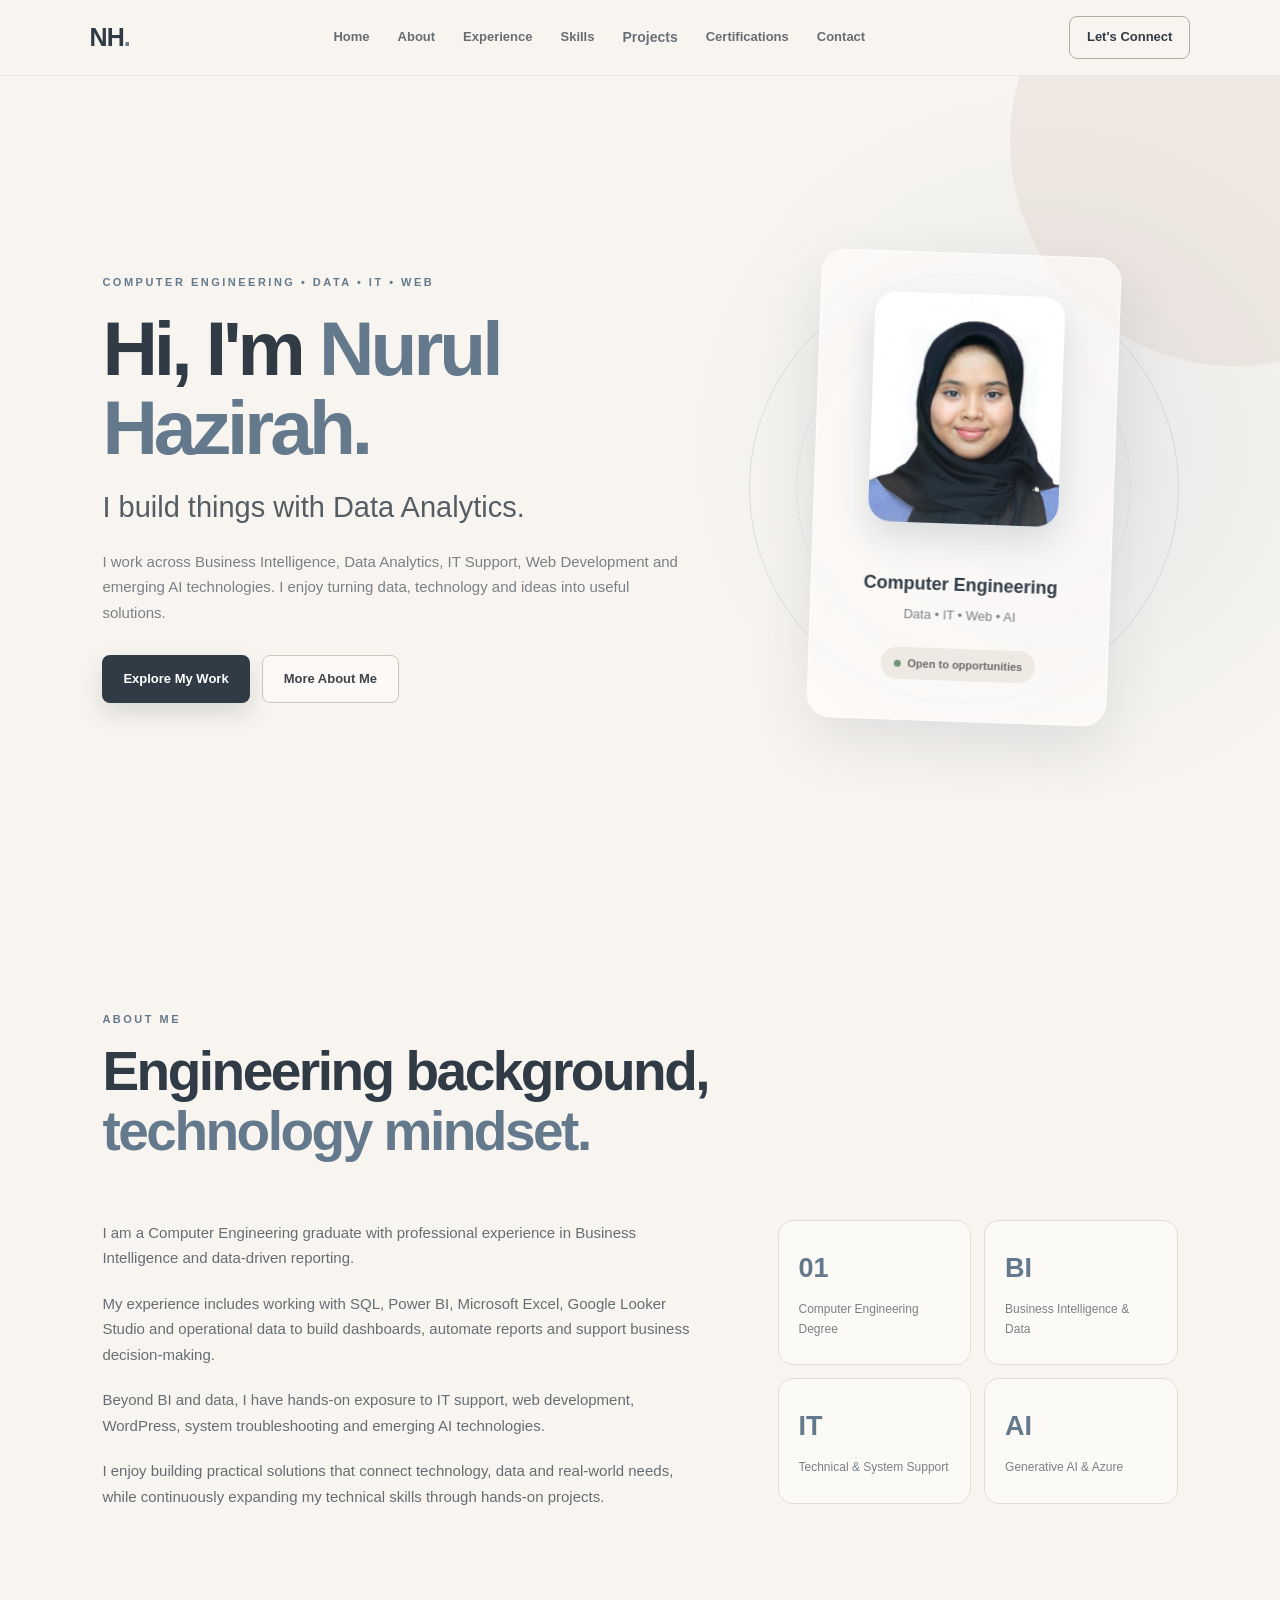
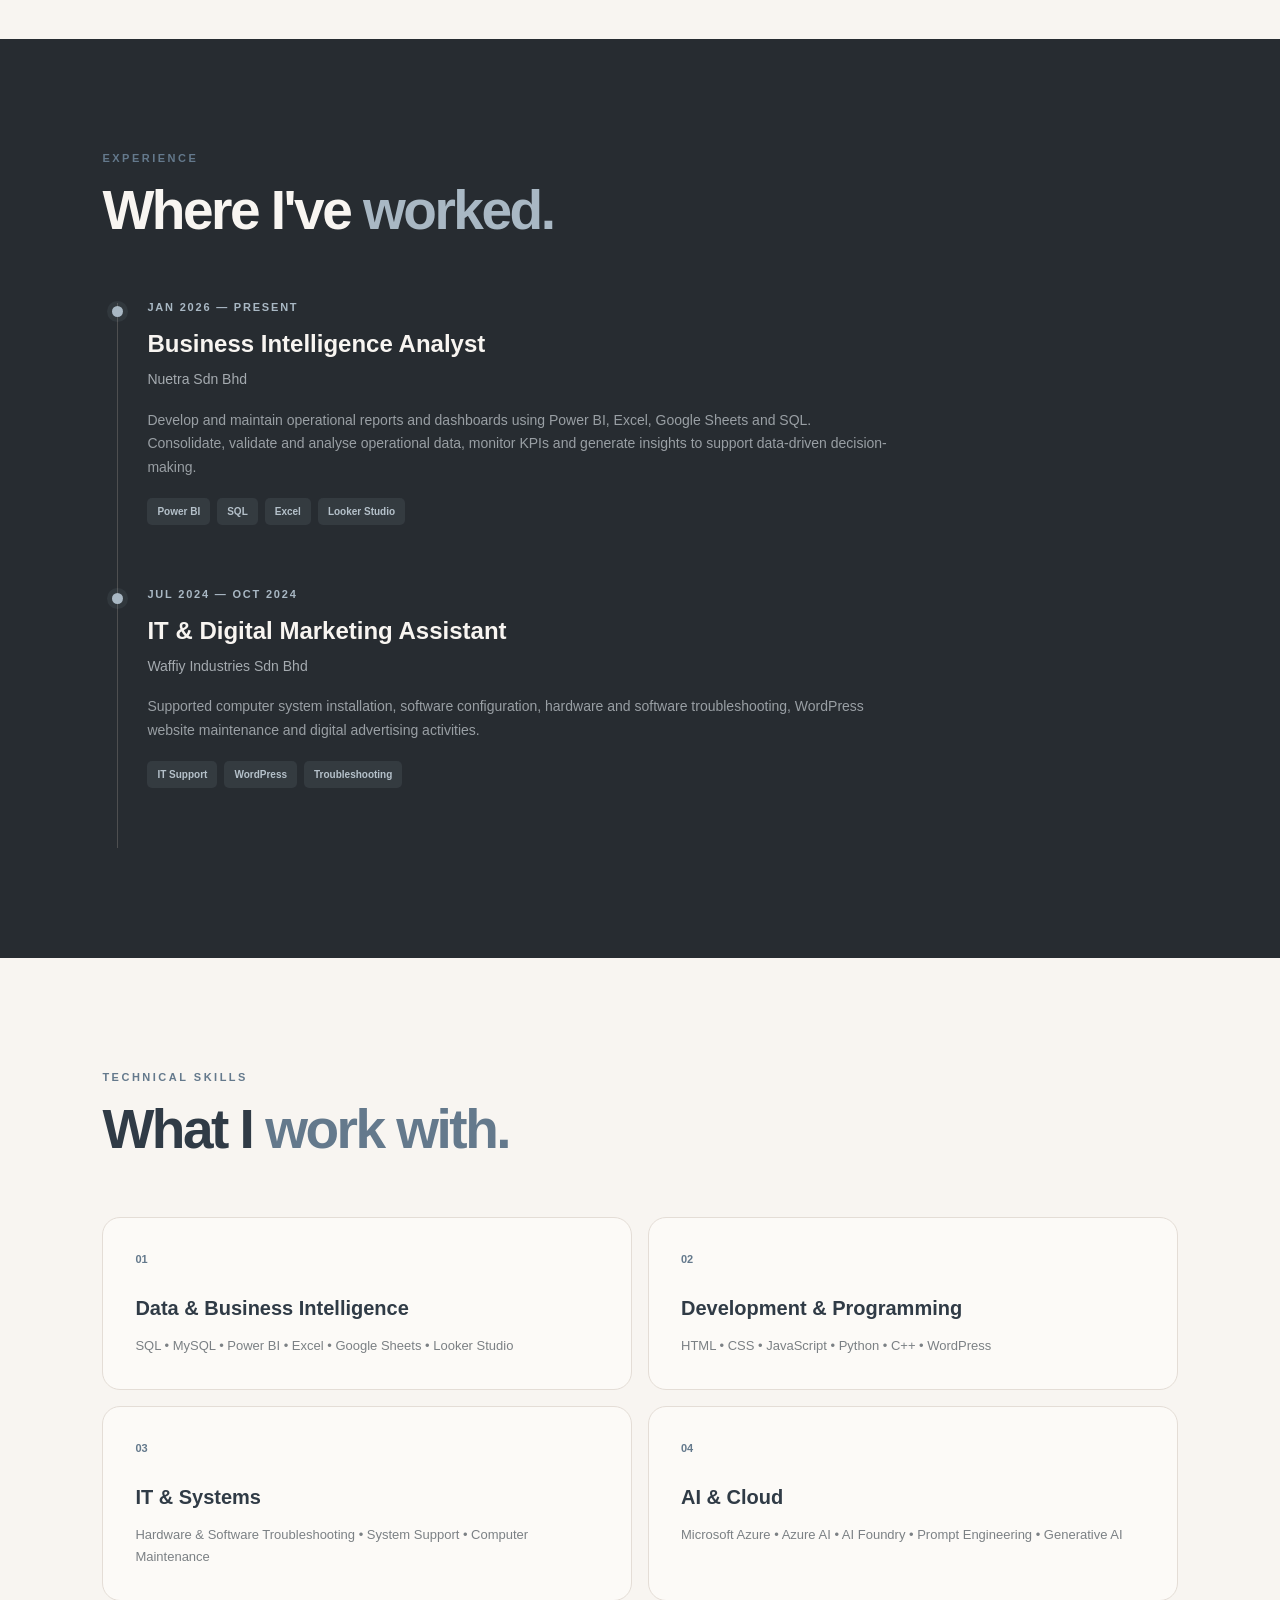
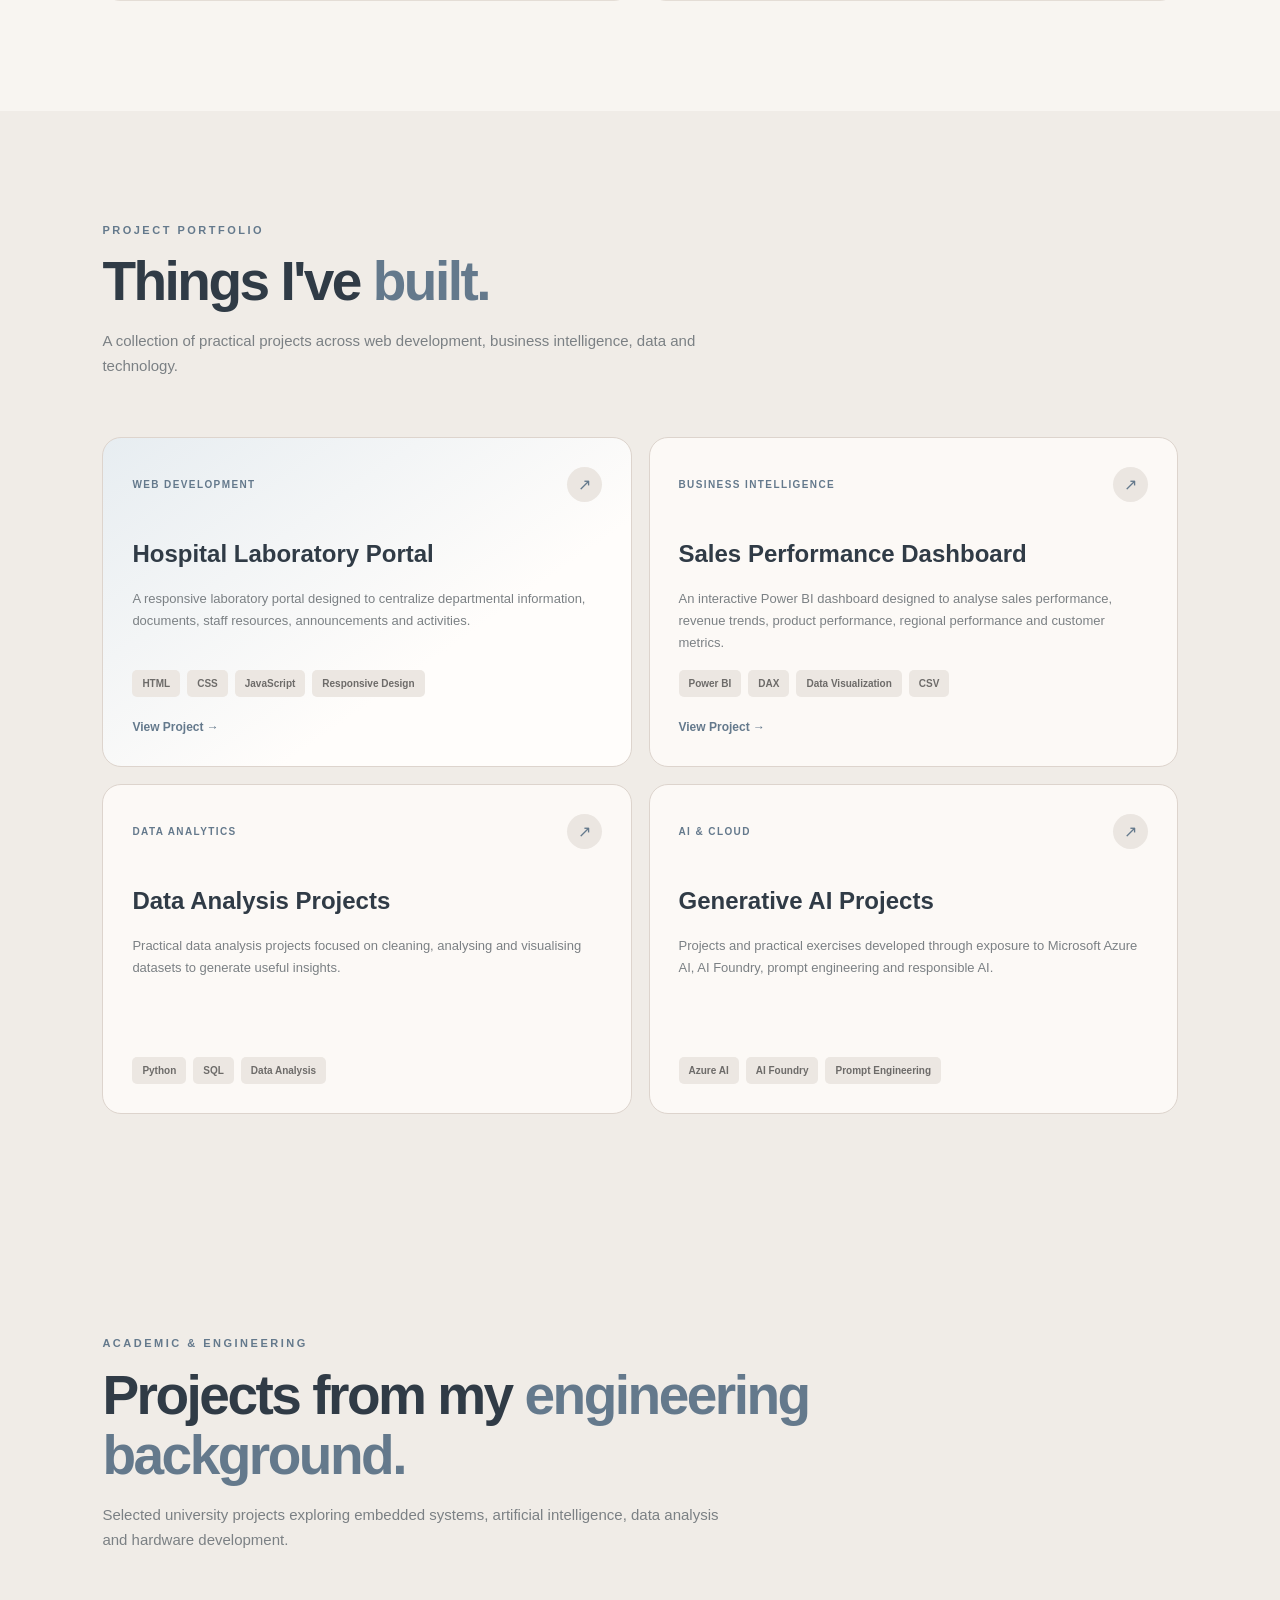
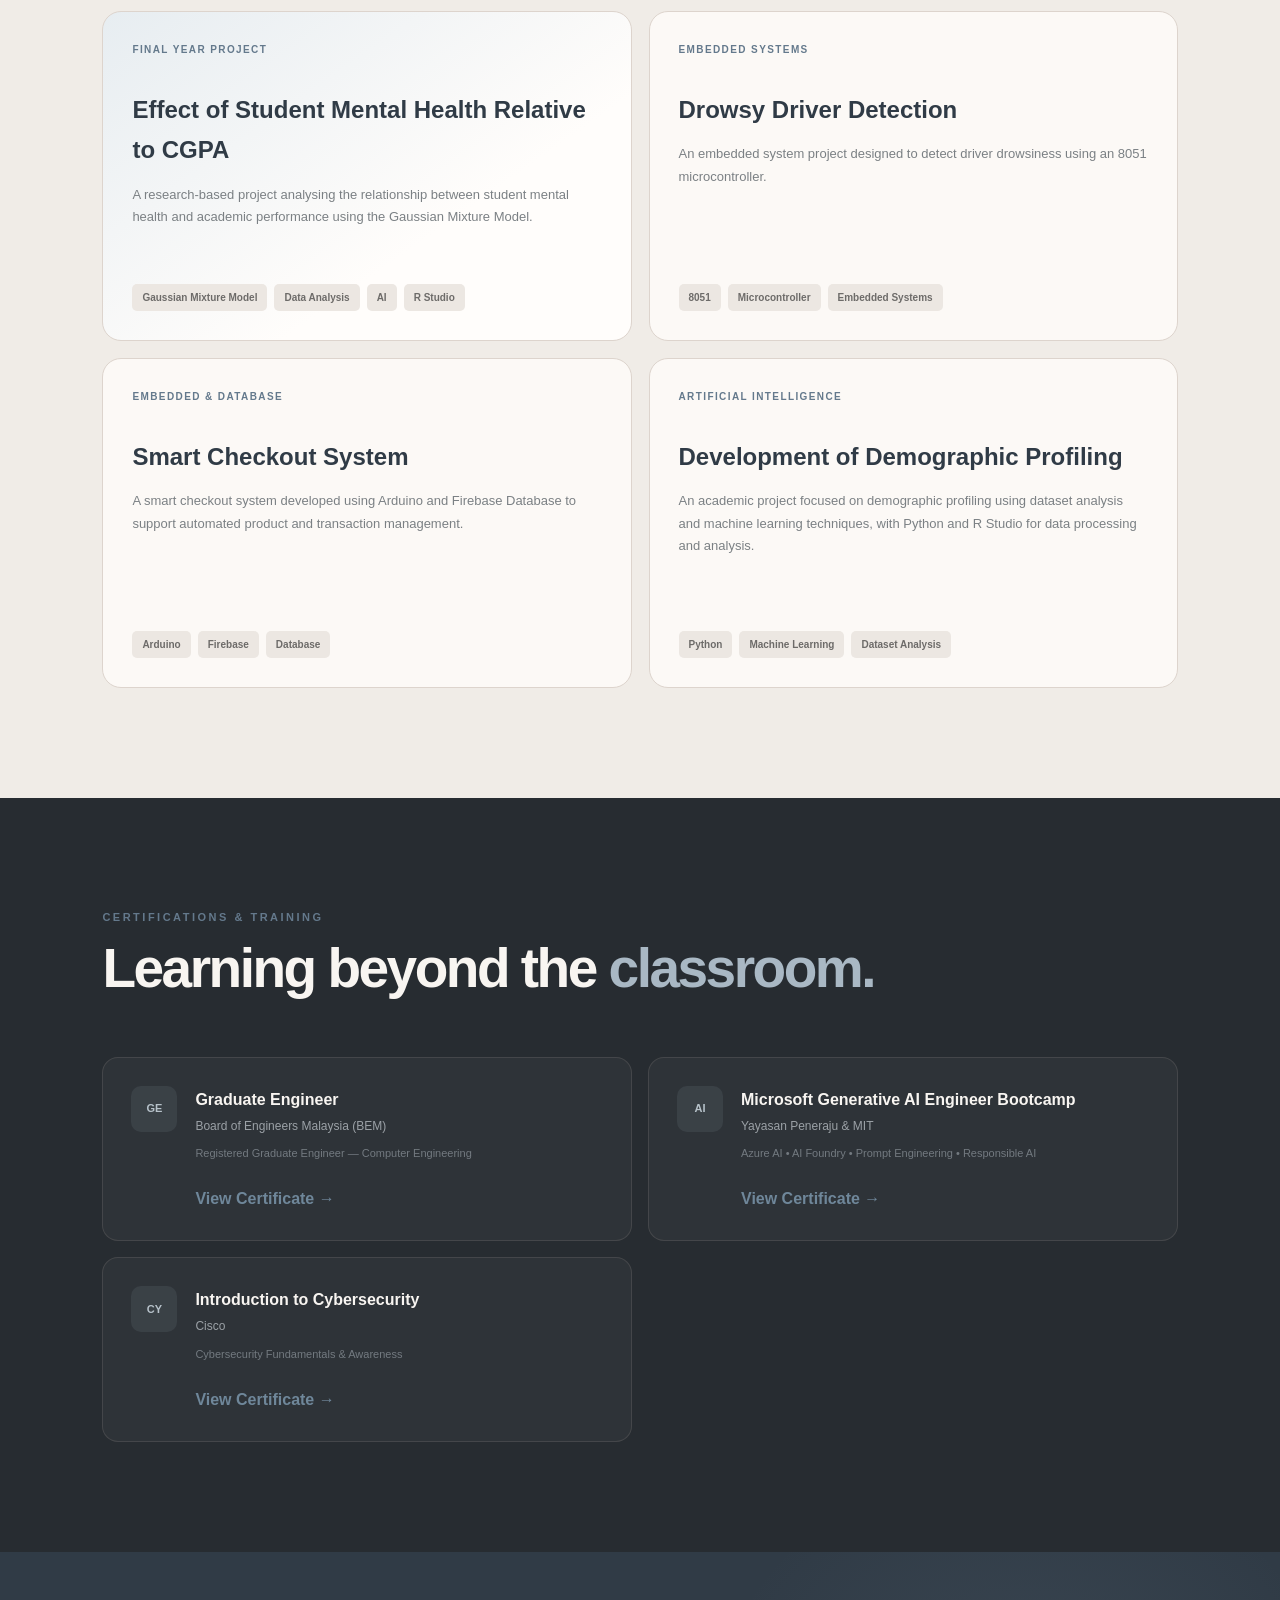
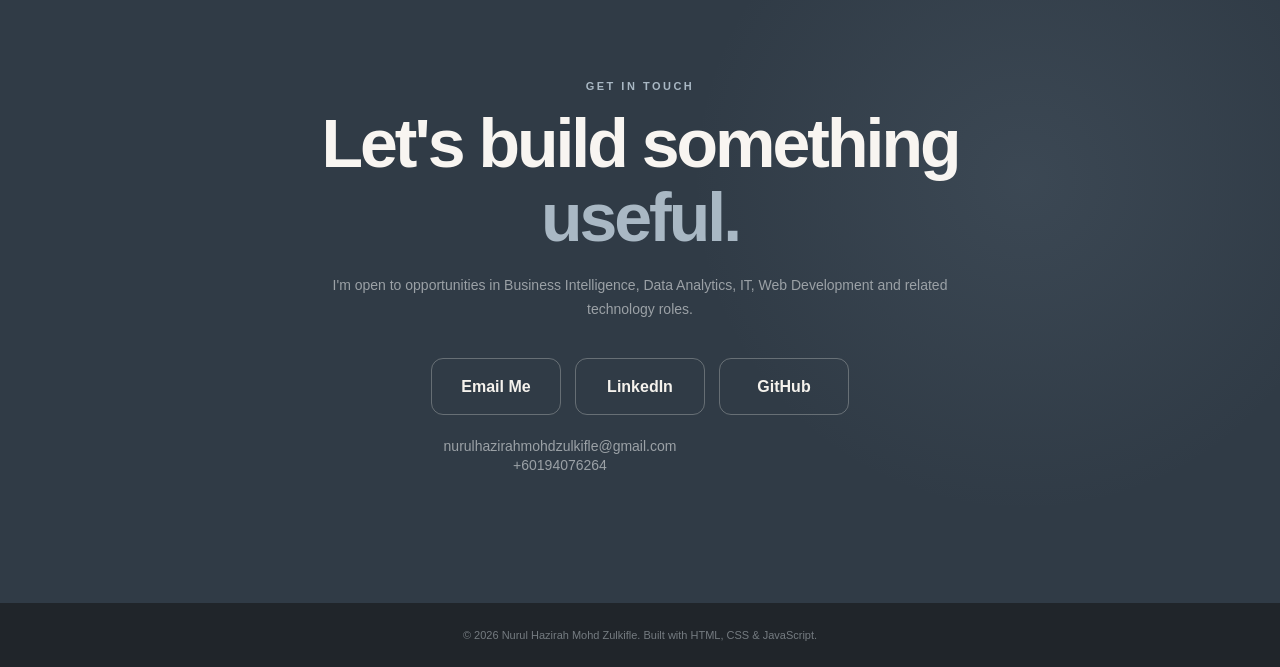
==== index.html @ a484145e "Add files via upload" ====
<!DOCTYPE html>
<html lang="en">
<head>
    <meta charset="UTF-8">
    <meta name="viewport" content="width=device-width, initial-scale=1.0">

    <title>Nurul Hazirah | Computer Engineering Graduate</title>

    <link rel="stylesheet" href="style.css">
</head>

<body>

    <!-- ================= NAVIGATION ================= -->

    <header class="navbar">

        <div class="logo">
            NH<span>.</span>
        </div>

        <nav>
            <a href="#home">Home</a>
            <a href="#about">About</a>
            <a href="#experience">Experience</a>
            <a href="#skills">Skills</a>
            <details class="nav-dropdown">

    <summary>
        Projects
    </summary>

    <div class="dropdown-menu">

        <a href="#projects">
            Work Projects
        </a>

        <a href="#academic-projects">
            University Projects
        </a>

    </div>

</details>
            <a href="#certifications">Certifications</a>
            <a href="#contact">Contact</a>
        </nav>

        <a href="#contact" class="nav-button">
            Let's Connect
        </a>

    </header>


    <!-- ================= HERO ================= -->

    <main>

        <section id="home" class="hero">

            <div class="hero-content">

               <p class="eyebrow">
    COMPUTER ENGINEERING • DATA • IT • WEB
</p>

<h1>
    Hi, I'm <span>Nurul Hazirah.</span>
</h1>

<h2>
    I build things with Business Intelligence.
</h2>

<p class="hero-description">
    I work across Business Intelligence, Data Analytics,
    IT Support, Web Development and emerging AI technologies.
    I enjoy turning data, technology and ideas into useful solutions.
</p>

<div class="hero-buttons">

    <a href="#projects" class="primary-button">
        Explore My Work
    </a>

    <a href="#about" class="secondary-button">
        More About Me
    </a>

</div>

</div>


<div class="hero-visual">

    <div class="orbit orbit-one"></div>
    <div class="orbit orbit-two"></div>

    <div class="profile-card">

        <img
            src="profile.jpeg"
            alt="Nurul Hazirah"
            class="profile-photo"
        >

        <p class="profile-title">
            Computer Engineering
        </p>

        <p class="profile-subtitle">
            Data • IT • Web • AI
        </p>

        <div class="status">
            <span></span>
            Open to opportunities
        </div>

    </div>

</div>

</section>


        <!-- ================= ABOUT ================= -->

        <section id="about" class="section">

            <div class="section-heading">

                <p class="section-label">
                    ABOUT ME
                </p>

                <h2>
                    Engineering background,
                    <span>technology mindset.</span>
                </h2>

            </div>

            <div class="about-grid">

                <div class="about-text">

                    <p>
                       I am a Computer Engineering graduate with professional experience in
                       Business Intelligence and data-driven reporting.
                    </p>

                    <p>
                        My experience includes working with SQL, Power BI,
                        Microsoft Excel, Google Looker Studio and operational
                        data to build dashboards, automate reports and support
                        business decision-making.
                    </p>

                    <p>
                        Beyond BI and data, I have hands-on exposure to
                        IT support, web development, WordPress, system
                        troubleshooting and emerging AI technologies.
                    </p>

                    <p>
                        I enjoy building practical solutions that connect technology, data and real-world needs, 
                        while continuously expanding my technical skills through hands-on projects.
                    </p>

                </div>


                <div class="about-stats">

                    <div class="stat-card">
                        <strong>01</strong>
                        <span>Computer Engineering Degree</span>
                    </div>

                    <div class="stat-card">
                        <strong>BI</strong>
                        <span>Business Intelligence & Data</span>
                    </div>

                    <div class="stat-card">
                        <strong>IT</strong>
                        <span>Technical & System Support</span>
                    </div>

                    <div class="stat-card">
                        <strong>AI</strong>
                        <span>Generative AI & Azure</span>
                    </div>

                </div>

            </div>

        </section>


        <!-- ================= EXPERIENCE ================= -->

        <section id="experience" class="section dark-section">

            <div class="section-heading">

                <p class="section-label">
                    EXPERIENCE
                </p>

                <h2>
                    Where I've <span>worked.</span>
                </h2>

            </div>


            <div class="timeline">

                <div class="timeline-item">

                    <div class="timeline-dot"></div>

                    <div class="timeline-content">

                        <p class="timeline-date">
                            JAN 2026 — PRESENT
                        </p>

                        <h3>
                            Business Intelligence Analyst
                        </h3>

                        <h4>
                            Nuetra Sdn Bhd
                        </h4>

                        <p>
                            Develop and maintain operational reports and dashboards using Power BI, Excel, Google Sheets and SQL. 
                            Consolidate, validate and analyse operational data, monitor KPIs and generate insights to support data-driven decision-making.
                        </p>

                        <div class="tags">
                            <span>Power BI</span>
                            <span>SQL</span>
                            <span>Excel</span>
                            <span>Looker Studio</span>
                        </div>

                    </div>

                </div>


                <div class="timeline-item">

                    <div class="timeline-dot"></div>

                    <div class="timeline-content">

                        <p class="timeline-date">
                            JUL 2024 — OCT 2024
                        </p>

                        <h3>
                            IT & Digital Marketing Assistant
                        </h3>

                        <h4>
                            Waffiy Industries Sdn Bhd
                        </h4>

                        <p>
                            Supported computer system installation, software configuration, 
                            hardware and software troubleshooting, WordPress website maintenance and digital advertising activities.
                        </p>

                        <div class="tags">
                            <span>IT Support</span>
                            <span>WordPress</span>
                            <span>Troubleshooting</span>
                        </div>

                    </div>

                </div>

            </div>

        </section>


        <!-- ================= SKILLS ================= -->

        <section id="skills" class="section">

            <div class="section-heading">

                <p class="section-label">
                    TECHNICAL SKILLS
                </p>

                <h2>
                    What I <span>work with.</span>
                </h2>

            </div>


            <div class="skills-grid">

                <div class="skill-card">

                    <div class="skill-number">
                        01
                    </div>

                    <h3>
                        Data & Business Intelligence
                    </h3>

                    <p>
                        SQL • MySQL • Power BI • Excel •
                        Google Sheets • Looker Studio
                    </p>

                </div>


                <div class="skill-card">

                    <div class="skill-number">
                        02
                    </div>

                    <h3>
                        Development & Programming
                    </h3>

                    <p>
                        HTML • CSS • JavaScript • Python •
                        C++ • WordPress
                    </p>

                </div>


                <div class="skill-card">

                    <div class="skill-number">
                        03
                    </div>

                    <h3>
                        IT & Systems
                    </h3>

                    <p>
                        Hardware & Software Troubleshooting •
                        System Support • Computer Maintenance
                    </p>

                </div>


                <div class="skill-card">

                    <div class="skill-number">
                        04
                    </div>

                    <h3>
                        AI & Cloud
                    </h3>

                    <p>
                        Microsoft Azure • Azure AI •
                        AI Foundry • Prompt Engineering •
                        Generative AI
                    </p>

                </div>

            </div>

        </section>


        <!-- ================= PROJECTS ================= -->

        <section id="projects" class="section projects-section">

            <div class="section-heading">

                <p class="section-label">
                    PROJECT PORTFOLIO                </p>

                <h2>
                    Things I've <span>built.</span>
                </h2>

                <p class="section-description">
                    A collection of practical projects across web development,
                    business intelligence, data and technology.
                </p>

            </div>


            <div class="projects-grid">

                <article class="project-card featured-project">

                    <div class="project-top">

                        <span class="project-category">
                            WEB DEVELOPMENT
                        </span>

                        <span class="project-icon">
                            ↗
                        </span>

                    </div>

                    <h3>
                        Hospital Laboratory Portal
                    </h3>

                    <p>
                        A responsive laboratory portal designed to centralize
                        departmental information, documents, staff resources,
                        announcements and activities.
                    </p>

                    <div class="tags">
                        <span>HTML</span>
                        <span>CSS</span>
                        <span>JavaScript</span>
                        <span>Responsive Design</span>
                    </div>

                    <a href="project-hospital.html"
                      class="project-link">
                       View Project →
                    </a>

                </article>


                <article class="project-card">

                    <div class="project-top">

                        <span class="project-category">
                            BUSINESS INTELLIGENCE
                        </span>

                        <span class="project-icon">
                            ↗
                        </span>

                    </div>

                    <h3>
    Sales Performance Dashboard
</h3>

<p>
    An interactive Power BI dashboard designed to analyse sales performance, revenue trends, product performance, regional performance and customer metrics.
</p>

<div class="tags">
    <span>Power BI</span>
    <span>DAX</span>
    <span>Data Visualization</span>
    <span>CSV</span>
</div>

<a href="project-bi.html" class="project-link">
    View Project →
</a>

</article>


                <article class="project-card">

                    <div class="project-top">

                        <span class="project-category">
                            DATA ANALYTICS
                        </span>

                        <span class="project-icon">
                            ↗
                        </span>

                    </div>

                   <h3>
    Data Analysis Projects
                </h3>

                <p>
                       Practical data analysis projects focused on cleaning,
                       analysing and visualising datasets to generate useful
                      insights.
                </p>

            <div class="tags">
                <span>Python</span>
                <span>SQL</span>
                <span>Data Analysis</span>
            </div>

                </article>


                <article class="project-card">

                    <div class="project-top">

                        <span class="project-category">
                            AI & CLOUD
                        </span>

                        <span class="project-icon">
                            ↗
                        </span>

                    </div>

                    <h3>
    Generative AI Projects
</h3>

<p>
    Projects and practical exercises developed through
    exposure to Microsoft Azure AI, AI Foundry,
    prompt engineering and responsible AI.
</p>

<div class="tags">
    <span>Azure AI</span>
    <span>AI Foundry</span>
    <span>Prompt Engineering</span>
</div>

</article>

            </div>

        </section>

<!-- ================= UNIVERSITY PROJECTS ================= -->

<section id="academic-projects" class="section projects-section">

    <div class="section-heading">

        <p class="section-label">
            ACADEMIC & ENGINEERING
        </p>

        <h2>
            Projects from my <span>engineering background.</span>
        </h2>

        <p class="section-description">
            Selected university projects exploring embedded systems,
            artificial intelligence, data analysis and hardware development.
        </p>

    </div>


    <div class="projects-grid">


        <!-- ================= FINAL YEAR PROJECT ================= -->

        <article class="project-card featured-project">

            <div class="project-top">

                <span class="project-category">
                    FINAL YEAR PROJECT
                </span>

            </div>

            <h3>
                Effect of Student Mental Health Relative to CGPA
            </h3>

            <p>
                A research-based project analysing the relationship between
                student mental health and academic performance using the
                Gaussian Mixture Model.
            </p>

            <div class="tags">

                <span>Gaussian Mixture Model</span>
                <span>Data Analysis</span>
                <span>AI</span>
                <span>R Studio</span>


            </div>

        </article>


        <!-- ================= DROWSY DRIVER DETECTION ================= -->

        <article class="project-card">

            <div class="project-top">

                <span class="project-category">
                    EMBEDDED SYSTEMS
                </span>

            </div>

            <h3>
                Drowsy Driver Detection
            </h3>

            <p>
                An embedded system project designed to detect driver
                drowsiness using an 8051 microcontroller.
            </p>

            <div class="tags">

                <span>8051</span>
                <span>Microcontroller</span>
                <span>Embedded Systems</span>

            </div>

        </article>


        <!-- ================= SMART CHECKOUT ================= -->

        <article class="project-card">

            <div class="project-top">

                <span class="project-category">
                    EMBEDDED & DATABASE
                </span>

            </div>

            <h3>
                Smart Checkout System
            </h3>

            <p>
                A smart checkout system developed using Arduino and
                Firebase Database to support automated product and
                transaction management.
            </p>

            <div class="tags">

                <span>Arduino</span>
                <span>Firebase</span>
                <span>Database</span>

            </div>

        </article>


        <!-- ================= DEMOGRAPHIC PROFILING ================= -->

        <article class="project-card">

            <div class="project-top">

                <span class="project-category">
                    ARTIFICIAL INTELLIGENCE
                </span>

            </div>

            <h3>
                Development of Demographic Profiling
            </h3>

            <p>
            An academic project focused on demographic profiling using
          dataset analysis and machine learning techniques, with
              Python and R Studio for data processing and analysis.
            </p>

            <div class="tags">
            <span>Python</span>
            <span>Machine Learning</span>
            <span>Dataset Analysis</span>
            </div>

        </article>


    </div>

</section>

        <!-- ================= CERTIFICATIONS ================= -->

        <section id="certifications" class="section dark-section">

            <div class="section-heading">

                <p class="section-label">
                    CERTIFICATIONS & TRAINING
                </p>

                <h2>
                    Learning beyond the <span>classroom.</span>
                </h2>

            </div>


            <div class="cert-grid">

    <!-- BEM -->
    <div class="cert-card">

        <span class="cert-icon">
            GE
        </span>

        <div>
            <h3>
                Graduate Engineer
            </h3>

            <p>
                Board of Engineers Malaysia (BEM)
            </p>

            <small>
                Registered Graduate Engineer — Computer Engineering
            </small>

            <a
    href="assets/certificates/BEM Graduate Engineer.pdf"
    target="_blank"
    class="certificate-link"
>
    View Certificate →
</a>
        </div>

    </div>


    <!-- Microsoft -->
    <div class="cert-card">

        <span class="cert-icon">
            AI
        </span>

        <div>
            <h3>
                Microsoft Generative AI Engineer Bootcamp
            </h3>

            <p>
                Yayasan Peneraju & MIT
            </p>

            <small>
                Azure AI • AI Foundry • Prompt Engineering • Responsible AI
            </small>

            <a
                href="certificates/Microsoft Generative AI Engineer Bootcamp.pdf"
                target="_blank"
                class="certificate-link"
            >
                View Certificate →
            </a>
        </div>

    </div>


    <!-- Cisco -->
    <div class="cert-card">

        <span class="cert-icon">
            CY
        </span>

        <div>
            <h3>
                Introduction to Cybersecurity
            </h3>

            <p>
                Cisco
            </p>

            <small>
                Cybersecurity Fundamentals & Awareness
            </small>

            <a
                href="certificates/Cisco Introduction to Cybersecurity.pdf"
                target="_blank"
                class="certificate-link"
            >
                View Certificate →
            </a>
        </div>

    </div>

</div>

        </section>


        <!-- ================= CONTACT ================= -->

        <section id="contact" class="contact-section">

            <div class="contact-content">

                <p class="section-label">
                    GET IN TOUCH
                </p>

                <h2>
                    Let's build something
                    <span>useful.</span>
                </h2>

                <p>
                    I'm open to opportunities in Business Intelligence,
                    Data Analytics, IT, Web Development and related
                    technology roles.
                </p>

                
    <div class="contact-buttons">

    <!-- EMAIL -->
    <a href="mailto:nurulhazirahmohdzulkifle@gmail.com">
        Email Me
    </a>


    <!-- LINKEDIN -->
    <a href="https://www.linkedin.com/in/nurul-hazirah-mohd-zulkifle-7582b5394"
       target="_blank"
       rel="noopener noreferrer">
        LinkedIn
    </a>


    <!-- GITHUB -->
    <a href="https://github.com/HazirahZulkifle"
       target="_blank"
       rel="noopener noreferrer">
        GitHub
    </a>

</div>


<p class="contact-email">
    nurulhazirahmohdzulkifle@gmail.com
</p>


<p class="contact-phone">
    +60194076264
</p>

            </div>

        </section>

    </main>


    <!-- ================= FOOTER ================= -->

    <footer>

        <p>
            © 2026 Nurul Hazirah Mohd Zulkifle.
            Built with HTML, CSS & JavaScript.
        </p>

    </footer>


    <script src="script.js"></script>

</body>
</html>
---- style.css ----
/* =========================
   GLOBAL
========================= */

* {
    margin: 0;
    padding: 0;
    box-sizing: border-box;
}

html {
    scroll-behavior: smooth;
}

:root {
    --cream: #f8f5f1;
    --cream-dark: #eee9e3;
    --white: #fffdfb;

    --navy: #303b46;
    --dark: #272c31;
    --text: #3f454b;
    --muted: #7b8084;

    --blue: #7d91a3;
    --blue-dark: #64798c;

    --nude: #d9cbc1;
    --brown: #9b897d;

    --border: #e4ddd6;
}

body {
    font-family:
        -apple-system,
        BlinkMacSystemFont,
        "Segoe UI",
        Roboto,
        Helvetica,
        Arial,
        sans-serif;

    color: var(--text);
    background: var(--cream);
    line-height: 1.7;

    overflow-x: hidden;
}

a {
    text-decoration: none;
    color: inherit;
}

section {
    scroll-margin-top: 90px;
}


/* =========================
   NAVIGATION
========================= */

.navbar {
    position: sticky;
    top: 0;
    z-index: 1000;

    height: 76px;
    padding: 0 7%;

    display: flex;
    align-items: center;
    justify-content: space-between;

    background: rgba(248, 245, 241, 0.92);
    backdrop-filter: blur(16px);
    -webkit-backdrop-filter: blur(16px);

    border-bottom: 1px solid rgba(130, 120, 110, 0.12);
}

.logo {
    font-size: 25px;
    font-weight: 800;
    letter-spacing: -1px;

    color: var(--navy);
}

.logo span {
    color: var(--blue-dark);
}

.navbar nav {
    display: flex;
    gap: 28px;
}

.navbar nav a {
    font-size: 13px;
    font-weight: 600;

    color: #676d72;

    transition: 0.3s ease;
}

.navbar nav a:hover {
    color: var(--blue-dark);
}

.nav-button {
    padding: 9px 17px;

    border: 1px solid #b7aa9f;
    border-radius: 8px;

    color: var(--navy);

    font-size: 13px;
    font-weight: 700;

    transition: 0.3s ease;
}

.nav-button:hover {
    background: var(--navy);
    color: white;

    transform: translateY(-2px);
}


/* =========================
   HERO
========================= */

.hero {
    min-height: calc(100vh - 76px);

    padding: 80px 8%;

    display: grid;
    grid-template-columns: 1.15fr 0.85fr;
    align-items: center;

    gap: 70px;

    position: relative;
    overflow: hidden;

    background:
        radial-gradient(
            circle at 82% 45%,
            rgba(125, 145, 163, 0.14),
            transparent 32%
        ),
        var(--cream);
}

.hero::before {
    content: "";

    position: absolute;

    width: 450px;
    height: 450px;

    right: -180px;
    top: -160px;

    border-radius: 50%;

    background: rgba(217, 203, 193, 0.3);
}

.hero-content {
    position: relative;
    z-index: 2;

    animation: fadeUp 0.8s ease forwards;
}

.eyebrow {
    margin-bottom: 18px;

    font-size: 11px;
    font-weight: 800;

    letter-spacing: 2.5px;

    color: var(--blue-dark);
}

.hero h1 {
    max-width: 760px;

    font-size: clamp(48px, 6vw, 78px);

    line-height: 1.03;

    letter-spacing: -4px;

    font-weight: 800;

    color: var(--navy);
}

.hero h1 span {
    color: var(--blue-dark);
}

.hero h2 {
    max-width: 650px;

    margin-top: 20px;

    font-size: clamp(21px, 2.4vw, 29px);

    line-height: 1.35;

    font-weight: 500;

    color: #555d63;
}

.hero-description {
    max-width: 630px;

    margin-top: 22px;

    font-size: 15px;

    color: var(--muted);
}

.hero-buttons {
    display: flex;

    gap: 12px;

    margin-top: 30px;

    flex-wrap: wrap;
}

.primary-button,
.secondary-button {
    display: inline-flex;

    align-items: center;
    justify-content: center;

    padding: 12px 21px;

    border-radius: 8px;

    font-size: 13px;
    font-weight: 700;

    transition: 0.3s ease;
}

.primary-button {
    background: var(--navy);

    color: white;

    box-shadow:
        0 10px 25px rgba(48, 59, 70, 0.16);
}

.primary-button:hover {
    background: var(--blue-dark);

    transform: translateY(-3px);
}

.secondary-button {
    border: 1px solid #cfc5bd;

    background: rgba(255, 253, 251, 0.5);

    color: var(--text);
}

.secondary-button:hover {
    border-color: var(--blue-dark);

    color: var(--blue-dark);

    transform: translateY(-3px);
}


/* =========================
   HERO VISUAL
========================= */

.hero-visual {
    min-height: 450px;

    display: flex;

    align-items: center;
    justify-content: center;

    position: relative;

    animation: fadeIn 1s ease forwards;
}

.profile-card {
    width: 300px;
    min-height: 350px;

    padding: 40px 30px;

    display: flex;

    flex-direction: column;

    align-items: center;

    justify-content: center;

    position: relative;

    z-index: 3;

    border: 1px solid rgba(255, 255, 255, 0.75);

    border-radius: 24px;

    background: rgba(255, 253, 251, 0.68);

    backdrop-filter: blur(20px);

    -webkit-backdrop-filter: blur(20px);

    box-shadow:
        0 25px 60px rgba(48, 59, 70, 0.10);

    transform: rotate(2deg);

    transition: 0.45s ease;
}

.profile-card:hover {
    transform: rotate(0deg) translateY(-7px);
}

.profile-icon {
    width: 115px;
    height: 115px;

    display: flex;

    align-items: center;
    justify-content: center;

    border-radius: 50%;

    background:
        linear-gradient(
            135deg,
            var(--blue-dark),
            #9aa9b5
        );

    color: white;

    font-size: 32px;
    font-weight: 800;

    box-shadow:
        0 15px 30px rgba(100, 121, 140, 0.25);
}

.profile-title {
    margin-top: 28px;

    font-size: 18px;

    font-weight: 800;

    color: var(--navy);

    text-align: center;
}

.profile-subtitle {
    margin-top: 4px;

    font-size: 13px;

    color: var(--muted);

    text-align: center;
}

.status {
    margin-top: 22px;

    padding: 7px 13px;

    display: flex;

    align-items: center;

    gap: 7px;

    border-radius: 30px;

    background: #eee9e3;

    color: #6c6864;

    font-size: 11px;

    font-weight: 700;
}

.status span {
    width: 7px;
    height: 7px;

    border-radius: 50%;

    background: #789276;
}

.orbit {
    position: absolute;

    border: 1px solid rgba(125, 145, 163, 0.22);

    border-radius: 50%;
}

.orbit-one {
    width: 430px;
    height: 430px;

    animation: spin 28s linear infinite;
}

.orbit-two {
    width: 335px;
    height: 335px;

    border-style: dashed;

    animation: spinReverse 22s linear infinite;
}


/* =========================
   SECTIONS
========================= */

.section {
    padding: 110px 8%;
}

.section-heading {
    max-width: 850px;

    margin-bottom: 58px;
}

.section-label {
    margin-bottom: 12px;

    color: var(--blue-dark);

    font-size: 11px;

    font-weight: 800;

    letter-spacing: 2.5px;
}

.section-heading h2 {
    font-size: clamp(36px, 5vw, 55px);

    line-height: 1.1;

    letter-spacing: -2.5px;

    color: var(--navy);
}

.section-heading h2 span {
    color: var(--blue-dark);
}

.section-description {
    margin-top: 16px;

    max-width: 620px;

    color: var(--muted);

    font-size: 15px;
}


/* =========================
   ABOUT
========================= */

.about-grid {
    display: grid;

    grid-template-columns: 1.2fr 0.8fr;

    gap: 75px;

    align-items: start;
}

.about-text p {
    margin-bottom: 20px;

    color: #666d72;

    font-size: 15px;
}

.about-stats {
    display: grid;

    grid-template-columns: repeat(2, 1fr);

    gap: 13px;
}

.stat-card {
    padding: 25px 20px;

    border: 1px solid var(--border);

    border-radius: 15px;

    background: rgba(255, 253, 251, 0.65);

    transition: 0.3s ease;
}

.stat-card:hover {
    transform: translateY(-4px);

    border-color: #c7b8ae;

    box-shadow:
        0 14px 30px rgba(48, 59, 70, 0.06);
}

.stat-card strong {
    display: block;

    font-size: 27px;

    color: var(--blue-dark);
}

.stat-card span {
    display: block;

    margin-top: 7px;

    color: var(--muted);

    font-size: 12px;
}


/* =========================
   DARK SECTION
========================= */

.dark-section {
    background: var(--dark);
}

.dark-section .section-heading h2 {
    color: #f8f5f1;
}

.dark-section .section-heading h2 span {
    color: #a9b8c4;
}


/* =========================
   EXPERIENCE
========================= */

.timeline {
    max-width: 900px;

    position: relative;

    margin-left: 10px;
}

.timeline::before {
    content: "";

    position: absolute;

    left: 5px;

    top: 5px;

    bottom: 0;

    width: 1px;

    background: rgba(217, 203, 193, 0.22);
}

.timeline-item {
    position: relative;

    display: grid;

    grid-template-columns: 35px 1fr;

    padding-bottom: 60px;
}

.timeline-dot {
    width: 11px;
    height: 11px;

    margin-top: 8px;

    border-radius: 50%;

    background: #a9b8c4;

    box-shadow:
        0 0 0 5px rgba(169, 184, 196, 0.08);

    position: relative;

    z-index: 2;
}

.timeline-date {
    font-size: 11px;

    font-weight: 800;

    letter-spacing: 1.8px;

    color: #a9b8c4;
}

.timeline-content h3 {
    margin-top: 7px;

    font-size: 24px;

    color: #f8f5f1;
}

.timeline-content h4 {
    margin-top: 3px;

    font-size: 14px;

    font-weight: 500;

    color: #a5abb0;
}

.timeline-content > p:not(.timeline-date) {
    max-width: 740px;

    margin-top: 17px;

    color: #999fa4;

    font-size: 14px;
}


/* =========================
   TAGS
========================= */

.tags {
    display: flex;

    flex-wrap: wrap;

    gap: 7px;

    margin-top: 18px;
}

.tags span {
    padding: 5px 10px;

    border-radius: 5px;

    background: #ece7e2;

    color: #6d6b69;

    font-size: 10px;

    font-weight: 700;
}

.dark-section .tags span {
    background: rgba(169, 184, 196, 0.10);

    color: #b5c1ca;
}


/* =========================
   SKILLS
========================= */

.skills-grid {
    display: grid;

    grid-template-columns: repeat(2, 1fr);

    gap: 16px;
}

.skill-card {
    padding: 32px;

    border: 1px solid var(--border);

    border-radius: 18px;

    background: rgba(255, 253, 251, 0.65);

    transition: 0.35s ease;
}

.skill-card:hover {
    transform: translateY(-5px);

    border-color: #c8b9af;

    box-shadow:
        0 18px 40px rgba(48, 59, 70, 0.07);
}

.skill-number {
    margin-bottom: 22px;

    font-size: 11px;

    font-weight: 800;

    color: var(--blue-dark);
}

.skill-card h3 {
    margin-bottom: 10px;

    font-size: 20px;

    color: var(--navy);
}

.skill-card p {
    color: var(--muted);

    font-size: 13px;
}


/* =========================
   PROJECTS
========================= */

.projects-section {
    background: #f0ece7;
}

.projects-grid {
    display: grid;

    grid-template-columns: repeat(2, 1fr);

    gap: 17px;
}

.project-card {
    min-height: 330px;

    padding: 29px;

    display: flex;

    flex-direction: column;

    border: 1px solid #ddd4cd;

    border-radius: 19px;

    background: rgba(255, 253, 251, 0.8);

    transition: 0.4s ease;
}

.project-card:hover {
    transform: translateY(-7px);

    border-color: #c5b4a8;

    box-shadow:
        0 22px 45px rgba(48, 59, 70, 0.09);
}

.featured-project {
    background:
        linear-gradient(
            145deg,
            #e7edf1,
            #fffdfb 65%
        );
}

.project-top {
    display: flex;

    align-items: center;

    justify-content: space-between;
}

.project-category {
    font-size: 10px;

    font-weight: 800;

    letter-spacing: 1.4px;

    color: var(--blue-dark);
}

.project-icon {
    width: 35px;
    height: 35px;

    display: flex;

    align-items: center;

    justify-content: center;

    border-radius: 50%;

    background: #ebe6e1;

    color: var(--blue-dark);

    font-size: 16px;

    transition: 0.3s ease;
}

.project-card:hover .project-icon {
    transform: translate(3px, -3px);
}

.project-card h3 {
    margin-top: 32px;

    font-size: 24px;

    color: var(--navy);
}

.project-card > p {
    margin-top: 13px;

    color: var(--muted);

    font-size: 13px;
}

.project-card .tags {
    margin-top: auto;
}

.project-link {
    display: inline-block;

    margin-top: 20px;

    color: var(--blue-dark);

    font-size: 12px;

    font-weight: 800;
}


/* =========================
   CERTIFICATIONS
========================= */

.cert-grid {
    display: grid;

    grid-template-columns: repeat(2, 1fr);

    gap: 16px;
}

.cert-card {
    padding: 28px;

    display: flex;

    align-items: flex-start;

    gap: 18px;

    border: 1px solid rgba(217, 203, 193, 0.13);

    border-radius: 16px;

    background: rgba(255, 255, 255, 0.035);

    transition: 0.3s ease;
}

.cert-card:hover {
    background: rgba(217, 203, 193, 0.06);

    transform: translateY(-4px);
}

.cert-icon {
    width: 46px;
    height: 46px;

    flex-shrink: 0;

    display: flex;

    align-items: center;

    justify-content: center;

    border-radius: 10px;

    background: rgba(169, 184, 196, 0.10);

    color: #b7c2ca;

    font-size: 11px;

    font-weight: 800;
}

.cert-card h3 {
    color: #f8f5f1;

    font-size: 16px;
}

.cert-card p {
    margin-top: 3px;

    color: #9ba1a6;

    font-size: 12px;
}

.cert-card small {
    display: block;

    margin-top: 8px;

    color: #737a80;

    font-size: 11px;
}


/* =========================
   CONTACT
========================= */

.contact-section {
    padding: 125px 8%;

    background:
        radial-gradient(
            circle at 80% 35%,
            rgba(125, 145, 163, 0.15),
            transparent 30%
        ),
        var(--navy);

    text-align: center;
}

.contact-content {
    max-width: 780px;

    margin: auto;
}

.contact-section .section-label {
    color: #a9b8c4;
}

.contact-section h2 {
    color: #f8f5f1;

    font-size: clamp(42px, 6vw, 68px);

    line-height: 1.08;

    letter-spacing: -3px;
}

.contact-section h2 span {
    color: #a9b8c4;
}

.contact-section > .contact-content > p:not(.section-label) {
    max-width: 620px;

    margin: 20px auto 0;

    color: #9ba1a6;

    font-size: 14px;
}

/* ================= CONTACT BUTTONS ================= */

.contact-buttons {
    display: flex;
    justify-content: center;
    align-items: center;
    gap: 14px;
    margin-top: 36px;
    flex-wrap: wrap;
}

.contact-buttons a {
    display: inline-flex;
    align-items: center;
    justify-content: center;

    min-width: 130px;
    padding: 14px 22px;

    color: #f5f2ed;
    text-decoration: none;

    font-size: 16px;
    font-weight: 600;

    border: 1px solid rgba(245, 242, 237, 0.28);
    border-radius: 12px;

    transition: all 0.25s ease;
}

.contact-buttons a:hover {
    background: rgba(245, 242, 237, 0.08);
    border-color: rgba(245, 242, 237, 0.65);
    transform: translateY(-3px);
}


/* ================= CONTACT EMAIL & PHONE ================= */

.contact-email {
    margin: 20px 0 0 !important;
    text-align: center;
    color: #b8c3cd;
    font-size: 16px;
    font-weight: 400;
    user-select: text;
}

.contact-phone {
    margin: -5px 0 0 !important;
    padding: 0 !important;
    text-align: center;
    color: #b8c3cd;
    font-size: 16px;
    font-weight: 400;
    user-select: text;
}


/* ================= SECONDARY BUTTON ================= */

.contact-section .secondary-button {
    background: transparent;
    border-color: #4d5861;
    color: #f8f5f1;
}

/* =========================
   EMAIL
========================= */

.contact-email {
    margin-top: 22px;
    text-align: center;

    color: #b8c3cd;
    font-size: 15px;

    user-select: text;
}

/* =========================
   FOOTER
========================= */

footer {
    padding: 23px 8%;

    background: #20252a;

    text-align: center;

    color: #747b80;

    font-size: 11px;
}


/* =========================
   ANIMATIONS
========================= */

@keyframes fadeUp {

    from {
        opacity: 0;

        transform: translateY(20px);
    }

    to {
        opacity: 1;

        transform: translateY(0);
    }
}

@keyframes fadeIn {

    from {
        opacity: 0;

        transform: scale(0.97);
    }

    to {
        opacity: 1;

        transform: scale(1);
    }
}

@keyframes spin {

    from {
        transform: rotate(0deg);
    }

    to {
        transform: rotate(360deg);
    }
}

@keyframes spinReverse {

    from {
        transform: rotate(360deg);
    }

    to {
        transform: rotate(0deg);
    }
}


/* =========================
   TABLET
========================= */

@media (max-width: 1000px) {

    .navbar {
        padding: 0 5%;
    }

    .navbar nav {
        gap: 15px;
    }

    .nav-button {
        display: none;
    }

    .hero {
        padding: 75px 6%;

        grid-template-columns: 1fr;

        text-align: center;
    }

    .hero-content {
        display: flex;

        flex-direction: column;

        align-items: center;
    }

    .hero-visual {
        min-height: 420px;
    }

    .about-grid {
        grid-template-columns: 1fr;

        gap: 45px;
    }

    .projects-grid,
    .cert-grid {
        grid-template-columns: 1fr;
    }
}


/* =========================
   MOBILE
========================= */

@media (max-width: 700px) {

    .navbar {
        height: 68px;

        padding: 0 5%;
    }

    .logo {
        font-size: 23px;
    }

    .navbar nav {
        display: none;
    }

    .hero {
        min-height: auto;

        padding: 70px 6% 85px;
    }

    .hero h1 {
        font-size: 46px;

        letter-spacing: -2.5px;
    }

    .hero h2 {
        font-size: 21px;
    }

    .hero-description {
        font-size: 14px;
    }

    .hero-visual {
        min-height: 380px;
    }

    .profile-card {
        width: 270px;

        min-height: 315px;
    }

    .orbit-one {
        width: 345px;
        height: 345px;
    }

    .orbit-two {
        width: 280px;
        height: 280px;
    }

    .section {
        padding: 85px 6%;
    }

    .section-heading {
        margin-bottom: 43px;
    }

    .section-heading h2 {
        font-size: 39px;

        letter-spacing: -1.5px;
    }

    .about-stats,
    .skills-grid {
        grid-template-columns: 1fr;
    }

    .timeline {
        margin-left: 0;
    }

    .timeline-item {
        grid-template-columns: 28px 1fr;
    }

    .projects-grid {
        grid-template-columns: 1fr;
    }

    .project-card {
        min-height: 315px;
    }

    .contact-section {
        padding: 100px 6%;
    }

    .contact-section h2 {
        font-size: 45px;

        letter-spacing: -2px;
    }
}


/* =========================
   SMALL MOBILE
========================= */

@media (max-width: 420px) {

    .hero h1 {
        font-size: 40px;
    }

    .hero-buttons,
    .contact-buttons {
        width: 100%;

        flex-direction: column;
    }

    .primary-button,
    .secondary-button {
        width: 100%;
    }
}

/* =========================
   SCROLL REVEAL
========================= */

.reveal {
    opacity: 0;
    transform: translateY(25px);
    transition:
        opacity 0.7s ease,
        transform 0.7s ease;
}

.reveal.show {
    opacity: 1;
    transform: translateY(0);
}

/* ===== PROJECT IMAGE GALLERY ===== */

.project-hero-card {
    display: flex;
    flex-direction: column;
    gap: 18px;
    width: 100%;
    box-sizing: border-box;
}

.project-image {
    width: 100%;
    max-width: 100%;
    overflow: hidden;
    border-radius: 14px;
    background: #f4f6f8;
    border: 1px solid #e4e8eb;
    box-sizing: border-box;
}

.project-image img {
    display: block;
    width: 100%;
    height: auto;
    max-width: 100%;
    object-fit: contain;
}

.project-image.secondary {
    margin-top: 12px;
}

.project-card-note {
    margin: 0 8px 18px;
    text-align: center;
    font-size: 13px;
    line-height: 1.6;
    color: #7b858d;
}

/* Keep project preview inside the page at normal zoom */
.project-hero-card,
.project-image,
.project-image img {
    min-width: 0;
}

/* Responsive */
@media (max-width: 900px) {
    .project-image img {
        width: 100%;
        height: auto;
    }
}

/* ===== PROJECT INFO CARDS ===== */

.screenshots-grid .screenshot-placeholder {
    display: flex;
    flex-direction: column;
    justify-content: center;
    align-items: flex-start;
    text-align: left;
    padding: 45px;
    box-sizing: border-box;
    line-height: 1.7;
}

.screenshots-grid .screenshot-placeholder strong {
    display: block;
    font-size: 20px;
    color: #4f5963;
    margin-bottom: 12px;
    letter-spacing: 0.2px;
}

.screenshots-grid .screenshot-placeholder {
    font-size: 15px;
    color: #8b847d;
}

/* ===== PROFILE PHOTO ===== */

.profile-photo {
    width: 190px;
    height: 230px;
    object-fit: cover;
    object-position: center top;
    border-radius: 22px;
    display: block;
    margin: 0 auto 18px;
    box-shadow: 0 15px 35px rgba(20, 55, 80, 0.15);
}

.certificate-link {
    display: inline-block;
    margin-top: 22px;
    color: #6f879a;
    font-weight: 700;
    text-decoration: none;
    transition: 0.3s ease;
}

.certificate-link:hover {
    transform: translateX(5px);
    color: #2d3945;
}

/* =====================================================
   PROJECTS DROPDOWN
===================================================== */

.nav-dropdown {
    position: relative;
}


/* PROJECTS TITLE */

.nav-dropdown summary {
    list-style: none;
    cursor: pointer;

    display: flex;
    align-items: center;

    color: #687078;
    font-size: 14px;
    font-weight: 600;
    line-height: 1.6;

    margin: 0;
    padding: 0;

    transition: color .25s ease;
}

.nav-dropdown summary::-webkit-details-marker {
    display: none;
}

.nav-dropdown summary:hover {
    color: #2f3b47;
}

/* DROPDOWN BOX */

.dropdown-menu {
    position: absolute;

    top: calc(100% + 14px);
    right: -20px;

    width: 175px;

    background: #ffffff;

    border: 1px solid #e8e3de;
    border-radius: 12px;

    padding: 6px;

    box-shadow: 0 12px 30px rgba(40, 45, 50, 0.10);

    z-index: 1000;
}

.dropdown-menu a {
    display: block;

    padding: 11px 13px;

    border-radius: 8px;

    text-decoration: none;

    color: #687078;

    font-size: 13px;
    font-weight: 600;

    transition: background .2s ease,
                color .2s ease;
}

.dropdown-menu a:hover {
    background: #f5f2ef;
    color: #2f3b47;
}

.nav-dropdown[open] summary {
    color: #2f3b47;
}
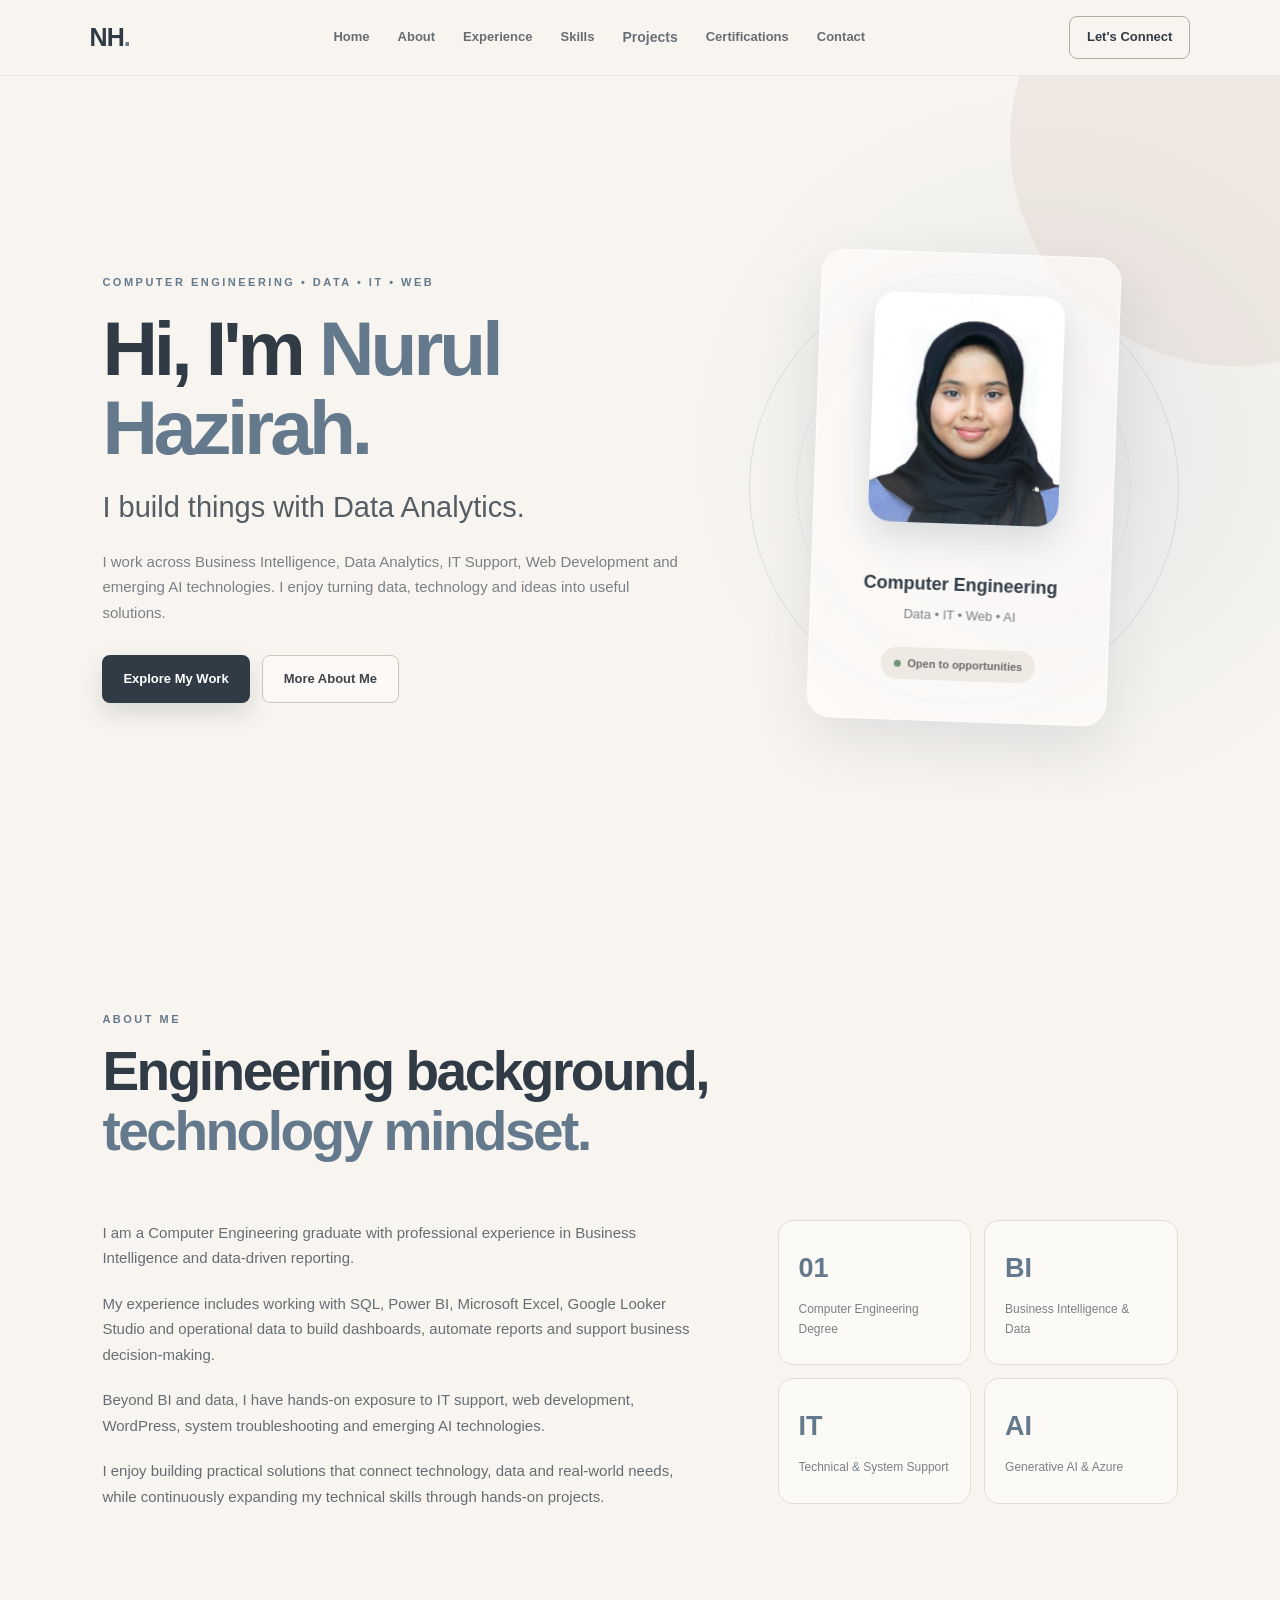
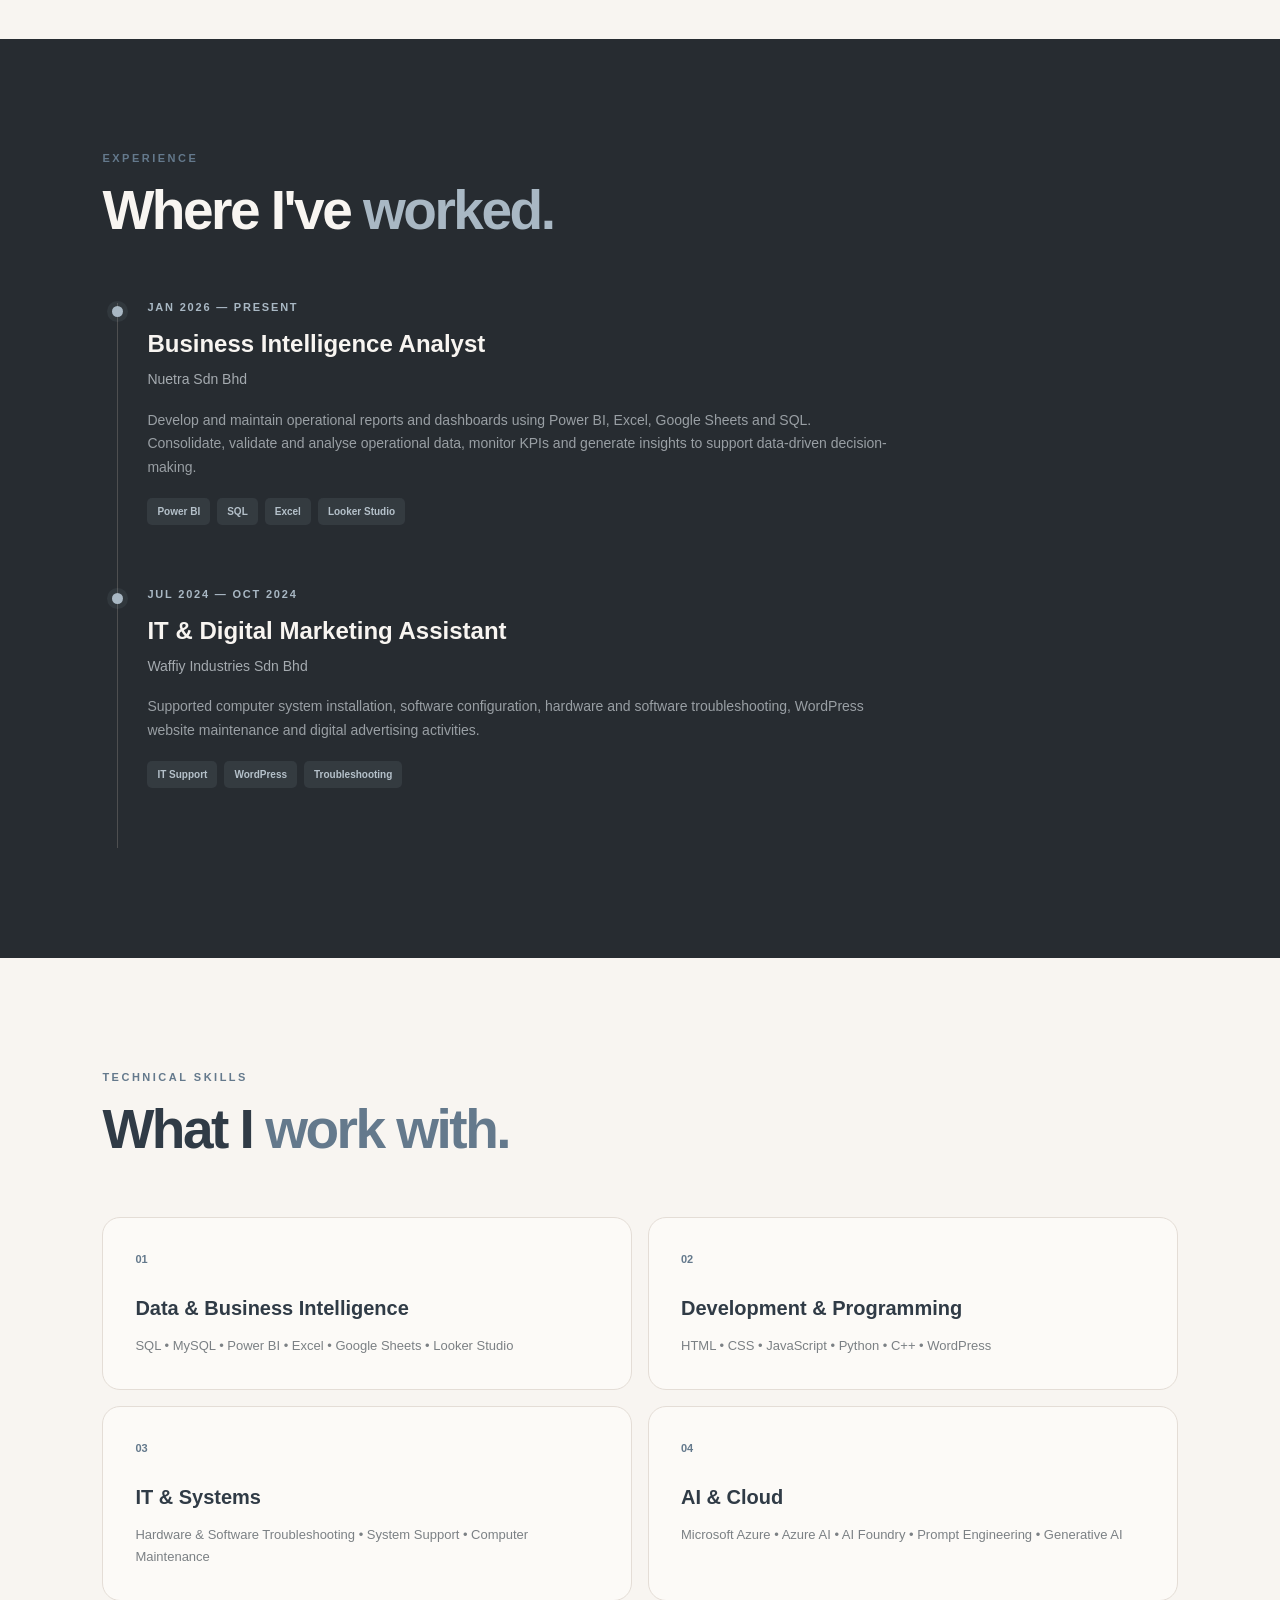
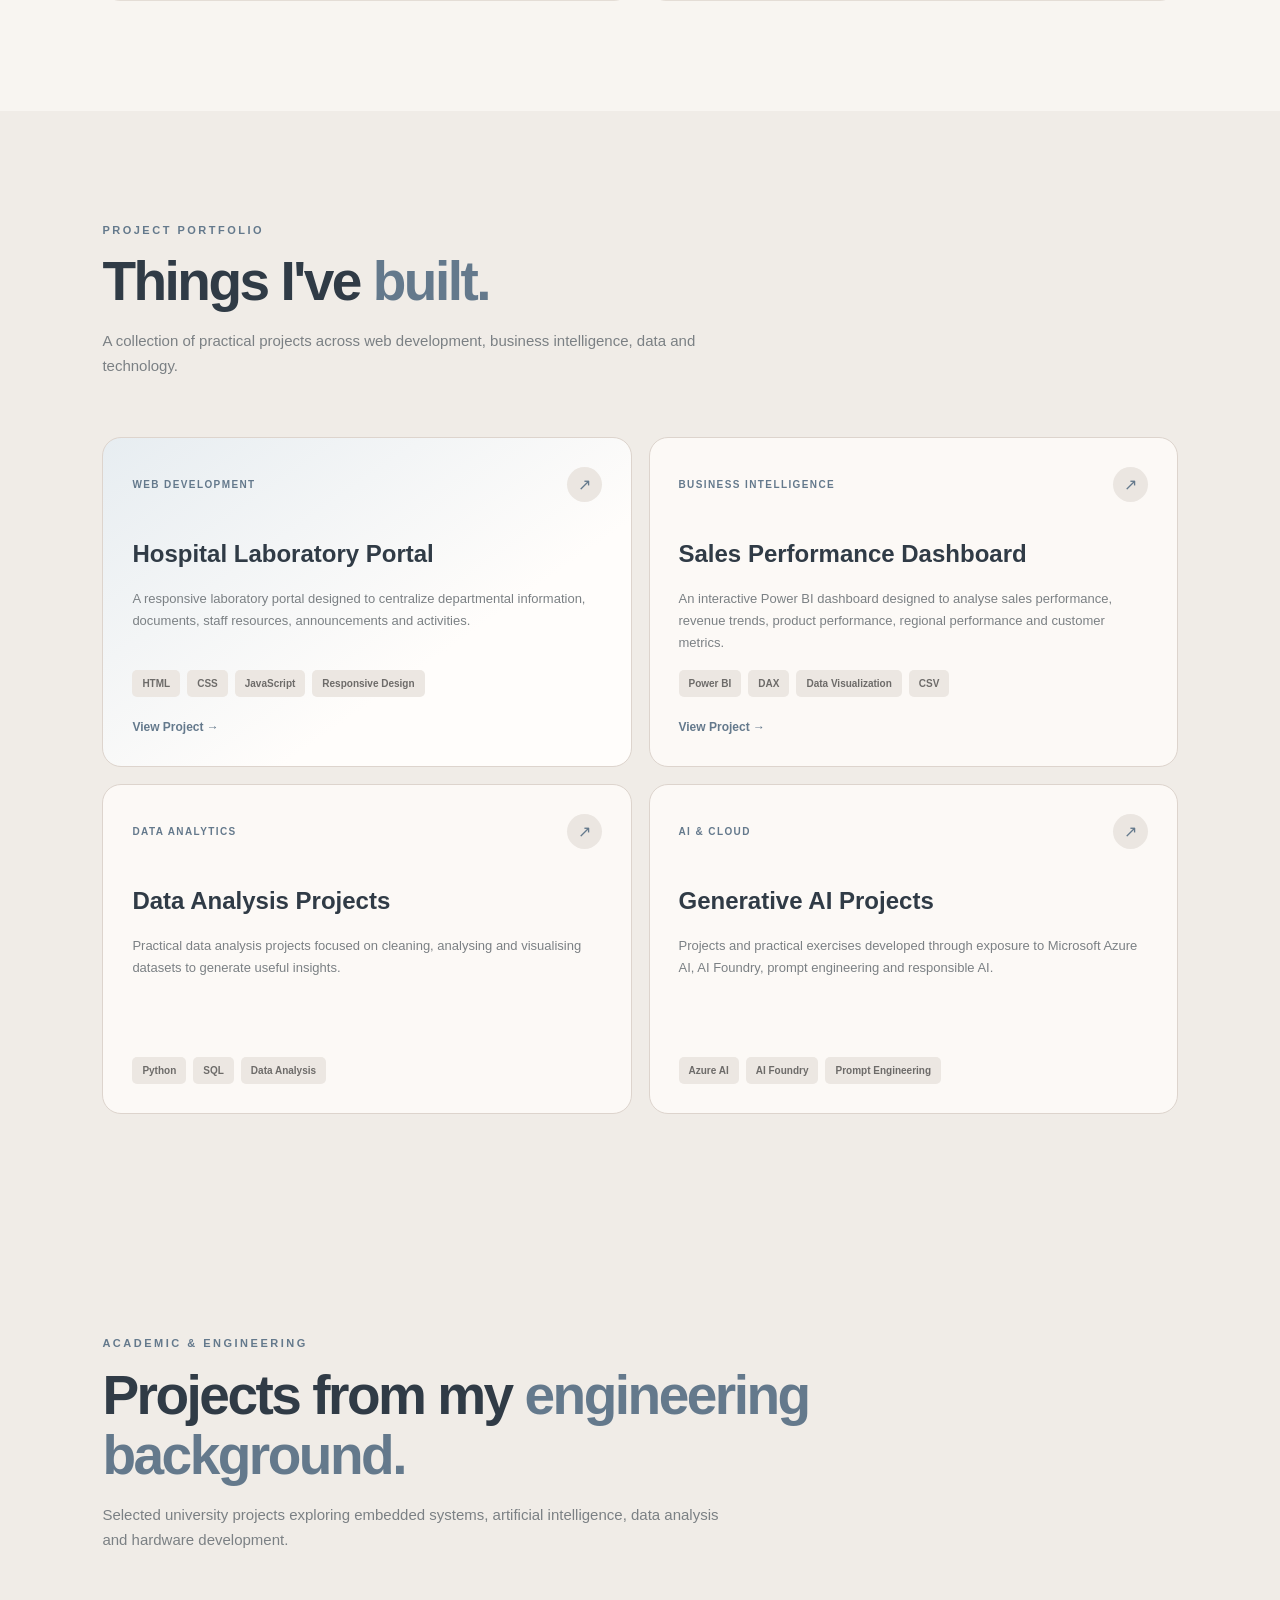
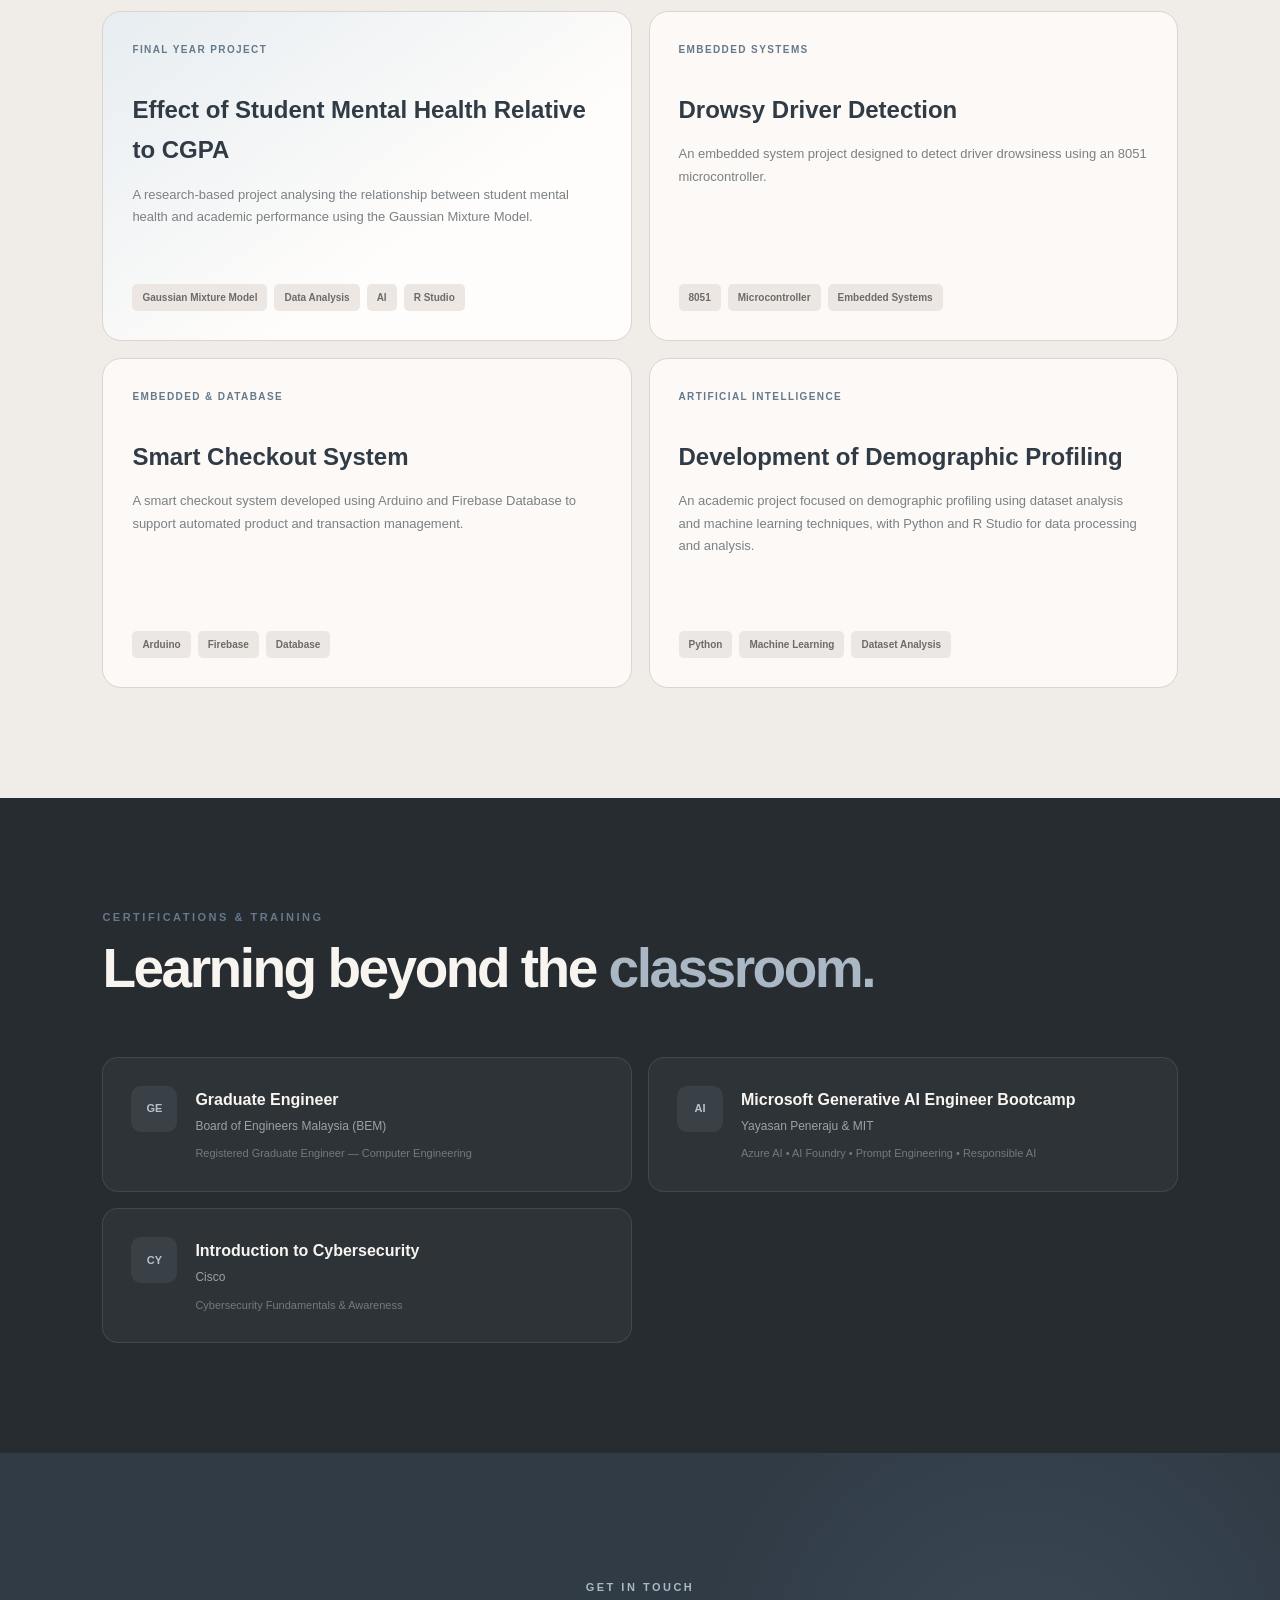
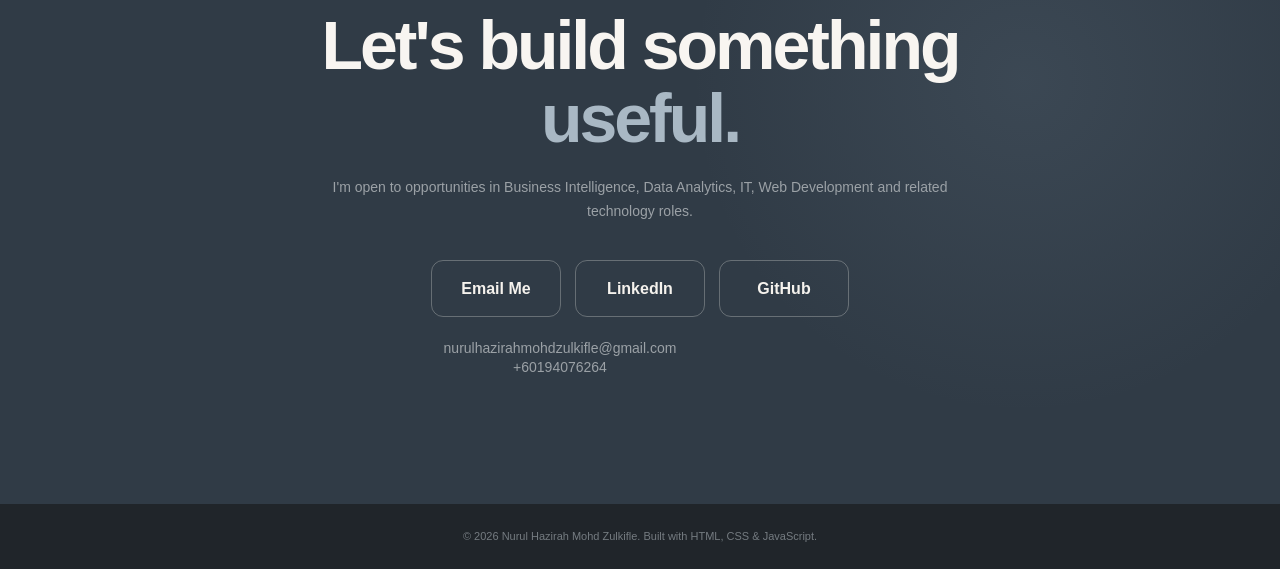
==== commit 37eecf3f: "Update index.html" ====
--- a/index.html
+++ b/index.html
@@ -758,14 +758,7 @@
                 Registered Graduate Engineer — Computer Engineering
             </small>
 
-            <a
-    href="assets/certificates/BEM Graduate Engineer.pdf"
-    target="_blank"
-    class="certificate-link"
->
-    View Certificate →
-</a>
-        </div>
+     </div>
 
     </div>
 
@@ -789,16 +782,7 @@
             <small>
                 Azure AI • AI Foundry • Prompt Engineering • Responsible AI
             </small>
-
-            <a
-                href="certificates/Microsoft Generative AI Engineer Bootcamp.pdf"
-                target="_blank"
-                class="certificate-link"
-            >
-                View Certificate →
-            </a>
         </div>
-
     </div>
 
 
@@ -821,14 +805,6 @@
             <small>
                 Cybersecurity Fundamentals & Awareness
             </small>
-
-            <a
-                href="certificates/Cisco Introduction to Cybersecurity.pdf"
-                target="_blank"
-                class="certificate-link"
-            >
-                View Certificate →
-            </a>
         </div>
 
     </div>
@@ -917,4 +893,4 @@
     <script src="script.js"></script>
 
 </body>
-</html>+</html>
